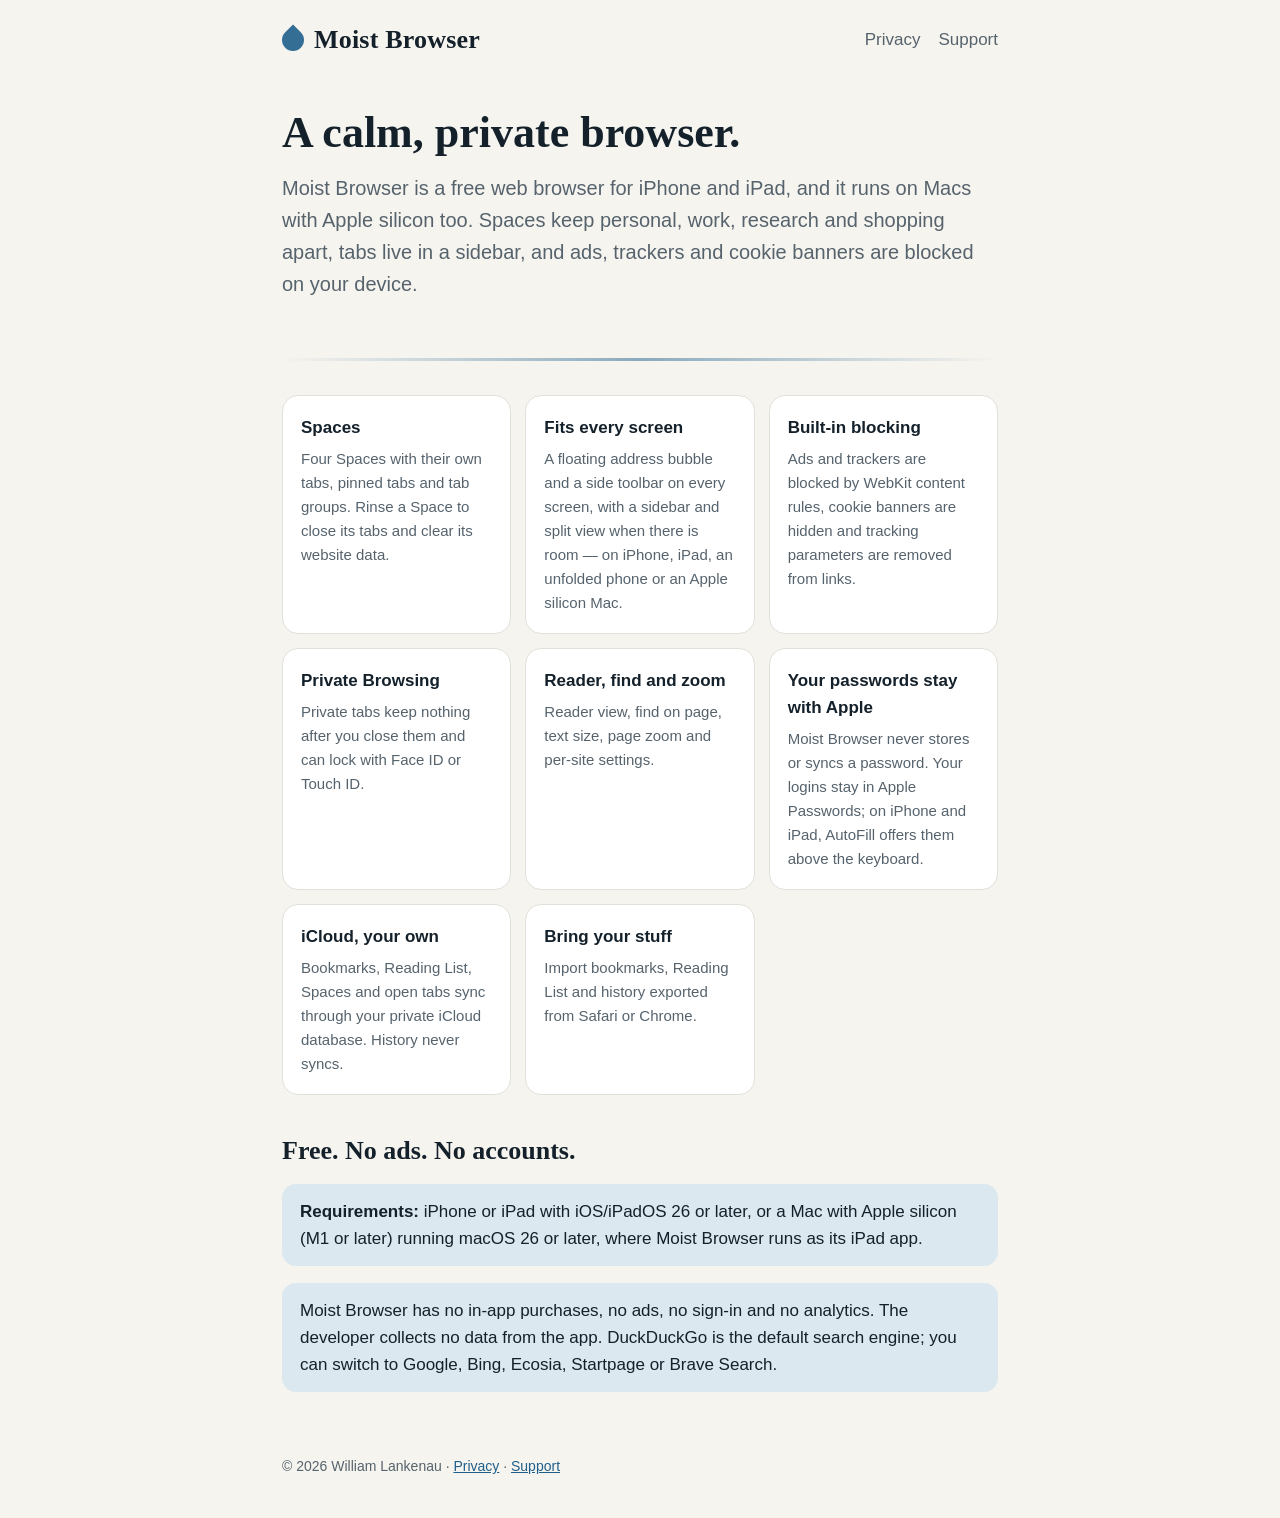
==== index.html @ 831fe8b5 "Add files via upload" ====
<!doctype html>
<html lang="en">
<head>
<meta charset="utf-8"><meta name="viewport" content="width=device-width,initial-scale=1">
<title>Moist Browser — a calm, private web browser for iPhone, iPad and Apple silicon Macs</title>
<meta name="description" content="Moist Browser is a free, private web browser for iPhone, iPad and Apple silicon Macs with Spaces, vertical tabs, split view and built-in blocking. No ads, no accounts, no data collected.">
<link rel="stylesheet" href="style.css">
</head>
<body>
<header><a class="brand" href="./"><span class="drop"></span>Moist Browser</a>
<nav><a href="privacy.html">Privacy</a><a href="support.html">Support</a></nav></header>
<main>
<section class="hero">
<h1>A calm, private browser.</h1>
<p>Moist Browser is a free web browser for iPhone and iPad, and it runs on Macs with Apple silicon too. Spaces keep personal, work, research and shopping apart, tabs live in a sidebar, and ads, trackers and cookie banners are blocked on your device.</p>
</section>
<div class="ripple"></div>
<div class="grid">
<div class="card"><h3>Spaces</h3><p>Four Spaces with their own tabs, pinned tabs and tab groups. Rinse a Space to close its tabs and clear its website data.</p></div>
<div class="card"><h3>Fits every screen</h3><p>A floating address bubble and a side toolbar on every screen, with a sidebar and split view when there is room — on iPhone, iPad, an unfolded phone or an Apple silicon Mac.</p></div>
<div class="card"><h3>Built-in blocking</h3><p>Ads and trackers are blocked by WebKit content rules, cookie banners are hidden and tracking parameters are removed from links.</p></div>
<div class="card"><h3>Private Browsing</h3><p>Private tabs keep nothing after you close them and can lock with Face ID or Touch ID.</p></div>
<div class="card"><h3>Reader, find and zoom</h3><p>Reader view, find on page, text size, page zoom and per-site settings.</p></div>
<div class="card"><h3>Your passwords stay with Apple</h3><p>Moist Browser never stores or syncs a password. Your logins stay in Apple Passwords; on iPhone and iPad, AutoFill offers them above the keyboard.</p></div>
<div class="card"><h3>iCloud, your own</h3><p>Bookmarks, Reading List, Spaces and open tabs sync through your private iCloud database. History never syncs.</p></div>
<div class="card"><h3>Bring your stuff</h3><p>Import bookmarks, Reading List and history exported from Safari or Chrome.</p></div>
</div>
<h2>Free. No ads. No accounts.</h2>
<p class="note"><strong>Requirements:</strong> iPhone or iPad with iOS/iPadOS 26 or later, or a Mac with Apple silicon (M1 or later) running macOS 26 or later, where Moist Browser runs as its iPad app.</p>
<p class="note">Moist Browser has no in-app purchases, no ads, no sign-in and no analytics. The developer collects no data from the app. DuckDuckGo is the default search engine; you can switch to Google, Bing, Ecosia, Startpage or Brave Search.</p>
</main>
<footer>© 2026 William Lankenau · <a href="privacy.html">Privacy</a> · <a href="support.html">Support</a></footer>
</body>
</html>
---- style.css ----
/* Moist Browser website — palette A (misty ivory + deep sea blue), same as the app's default Theme. */
:root{--bg:#F6F4EF;--card:#FFFFFF;--ink:#14212B;--muted:#56636D;--accent:#1F5F8B;--mist:#DCE8F0;--line:#E2E0DA}
@media (prefers-color-scheme:dark){:root{--bg:#111418;--card:#1A2027;--ink:#E8EEF2;--muted:#9AA8B3;--accent:#6FB3E0;--mist:#1E2C38;--line:#27303A}}
*{box-sizing:border-box}
body{margin:0;font:17px/1.6 -apple-system,BlinkMacSystemFont,"Segoe UI",Helvetica,Arial,sans-serif;background:var(--bg);color:var(--ink)}
a{color:var(--accent)}
header,main,footer{max-width:760px;margin:0 auto;padding:0 22px}
header{display:flex;align-items:center;justify-content:space-between;padding-top:26px}
.brand{font:600 26px/1 "New York",Georgia,serif;letter-spacing:.2px;text-decoration:none;color:var(--ink);display:flex;align-items:center;gap:10px}
.drop{width:22px;height:22px;background:var(--accent);border-radius:50% 0 50% 50%;transform:rotate(-45deg);opacity:.9}
nav a{margin-left:18px;text-decoration:none;color:var(--muted)}
nav a:hover{color:var(--accent)}
.hero{padding:56px 0 24px}
.hero h1{font:600 44px/1.1 "New York",Georgia,serif;margin:0 0 14px}
.hero p{font-size:20px;color:var(--muted);margin:0}
.ripple{height:3px;border-radius:3px;background:linear-gradient(90deg,transparent,var(--accent),transparent);opacity:.5;margin:34px 0}
.grid{display:grid;grid-template-columns:repeat(auto-fit,minmax(220px,1fr));gap:14px}
.card{background:var(--card);border:1px solid var(--line);border-radius:16px;padding:18px}
.card h3{margin:0 0 6px;font-size:17px}
.card p{margin:0;color:var(--muted);font-size:15px}
h2{font:600 26px/1.2 "New York",Georgia,serif;margin:40px 0 10px}
.note{background:var(--mist);border-radius:14px;padding:14px 18px}
footer{color:var(--muted);font-size:14px;padding:46px 22px 40px}
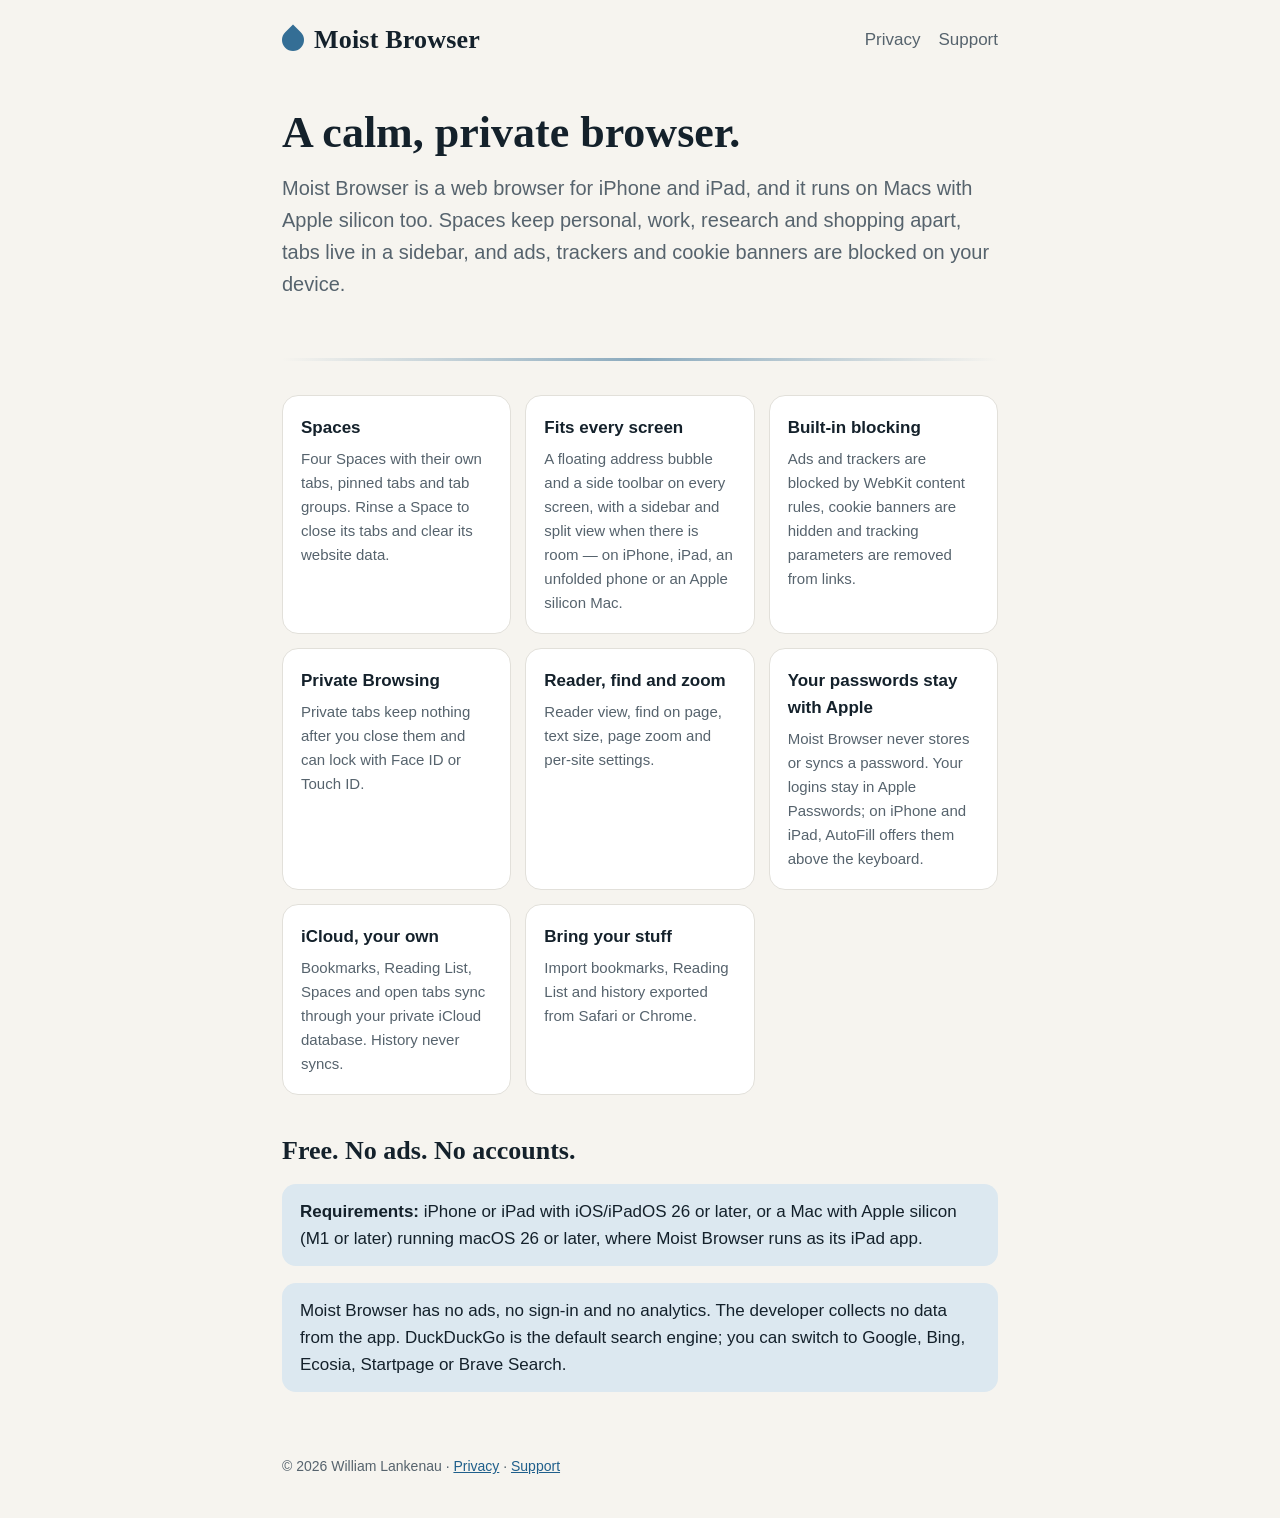
==== commit 84b40872: "Update index.html" ====
--- a/index.html
+++ b/index.html
@@ -12,7 +12,7 @@
 <main>
 <section class="hero">
 <h1>A calm, private browser.</h1>
-<p>Moist Browser is a free web browser for iPhone and iPad, and it runs on Macs with Apple silicon too. Spaces keep personal, work, research and shopping apart, tabs live in a sidebar, and ads, trackers and cookie banners are blocked on your device.</p>
+<p>Moist Browser is a web browser for iPhone and iPad, and it runs on Macs with Apple silicon too. Spaces keep personal, work, research and shopping apart, tabs live in a sidebar, and ads, trackers and cookie banners are blocked on your device.</p>
 </section>
 <div class="ripple"></div>
 <div class="grid">
@@ -27,7 +27,7 @@
 </div>
 <h2>Free. No ads. No accounts.</h2>
 <p class="note"><strong>Requirements:</strong> iPhone or iPad with iOS/iPadOS 26 or later, or a Mac with Apple silicon (M1 or later) running macOS 26 or later, where Moist Browser runs as its iPad app.</p>
-<p class="note">Moist Browser has no in-app purchases, no ads, no sign-in and no analytics. The developer collects no data from the app. DuckDuckGo is the default search engine; you can switch to Google, Bing, Ecosia, Startpage or Brave Search.</p>
+<p class="note">Moist Browser has no ads, no sign-in and no analytics. The developer collects no data from the app. DuckDuckGo is the default search engine; you can switch to Google, Bing, Ecosia, Startpage or Brave Search.</p>
 </main>
 <footer>© 2026 William Lankenau · <a href="privacy.html">Privacy</a> · <a href="support.html">Support</a></footer>
 </body>
